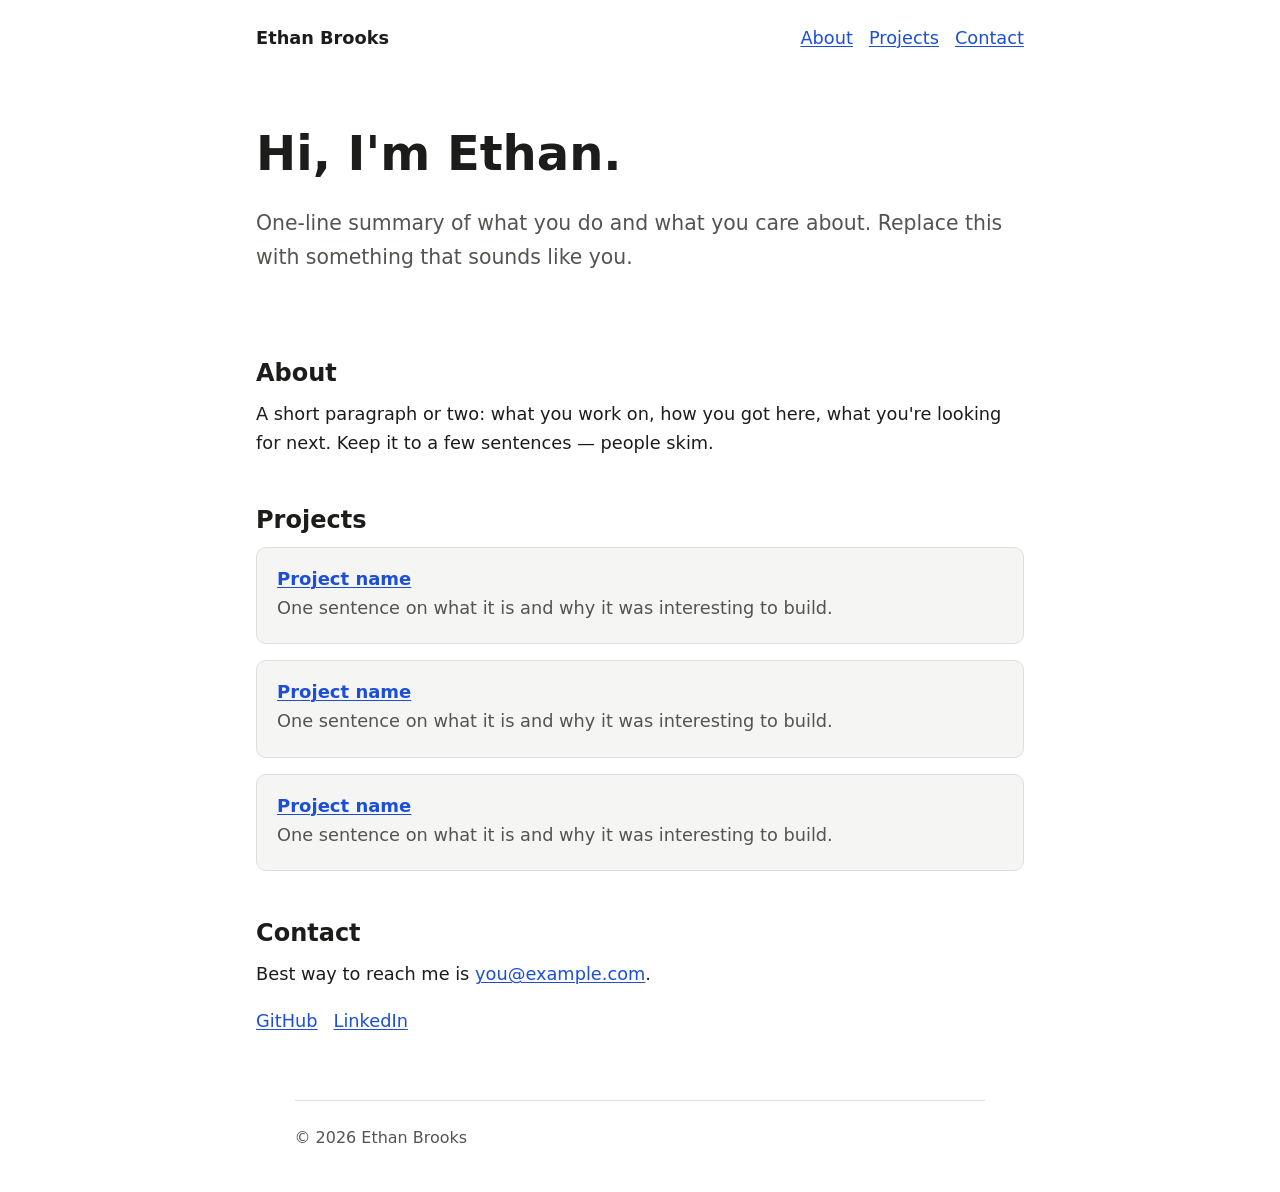
==== index.html @ 4e208727 "Add starter site scaffold Plain HTML/CSS with no build step: - index.html: semantic single page with" ====
<!DOCTYPE html>
<html lang="en">
<head>
  <meta charset="utf-8">
  <meta name="viewport" content="width=device-width, initial-scale=1">
  <title>Ethan Brooks</title>
  <meta name="description" content="Personal website of Ethan Brooks.">
  <link rel="stylesheet" href="css/styles.css">
</head>
<body>
  <a class="skip-link" href="#main">Skip to content</a>

  <header class="site-header">
    <nav aria-label="Main">
      <a class="site-name" href="/">Ethan Brooks</a>
      <ul class="nav-links">
        <li><a href="#about">About</a></li>
        <li><a href="#projects">Projects</a></li>
        <li><a href="#contact">Contact</a></li>
      </ul>
    </nav>
  </header>

  <main id="main">
    <section class="hero">
      <h1>Hi, I'm Ethan.</h1>
      <p class="lede">
        One-line summary of what you do and what you care about. Replace this with
        something that sounds like you.
      </p>
    </section>

    <section id="about">
      <h2>About</h2>
      <p>
        A short paragraph or two: what you work on, how you got here, what you're
        looking for next. Keep it to a few sentences — people skim.
      </p>
    </section>

    <section id="projects">
      <h2>Projects</h2>
      <ul class="card-list">
        <li class="card">
          <h3><a href="#">Project name</a></h3>
          <p>One sentence on what it is and why it was interesting to build.</p>
        </li>
        <li class="card">
          <h3><a href="#">Project name</a></h3>
          <p>One sentence on what it is and why it was interesting to build.</p>
        </li>
        <li class="card">
          <h3><a href="#">Project name</a></h3>
          <p>One sentence on what it is and why it was interesting to build.</p>
        </li>
      </ul>
    </section>

    <section id="contact">
      <h2>Contact</h2>
      <p>
        Best way to reach me is
        <a href="mailto:you@example.com">you@example.com</a>.
      </p>
      <ul class="nav-links">
        <li><a href="https://github.com/">GitHub</a></li>
        <li><a href="https://www.linkedin.com/">LinkedIn</a></li>
      </ul>
    </section>
  </main>

  <footer class="site-footer">
    <p>&copy; <span id="year">2026</span> Ethan Brooks</p>
  </footer>

  <script>
    document.getElementById('year').textContent = new Date().getFullYear();
  </script>
</body>
</html>
---- css/styles.css ----
/* ---- Design tokens ---------------------------------------------------- */

:root {
  --bg: #ffffff;
  --bg-subtle: #f5f5f4;
  --text: #1c1c1a;
  --text-muted: #57534e;
  --border: #e0dedb;
  --accent: #1d4ed8;

  --measure: 68ch;
  --space: 1rem;
  --radius: 10px;
}

@media (prefers-color-scheme: dark) {
  :root {
    --bg: #16161a;
    --bg-subtle: #1f1f24;
    --text: #eceaea;
    --text-muted: #a8a29e;
    --border: #33333a;
    --accent: #8ab4ff;
  }
}

/* ---- Base ------------------------------------------------------------- */

*,
*::before,
*::after {
  box-sizing: border-box;
}

html {
  scroll-behavior: smooth;
}

body {
  margin: 0;
  padding: 0 var(--space);
  font-family: system-ui, -apple-system, "Segoe UI", sans-serif;
  font-size: clamp(1rem, 0.95rem + 0.2vw, 1.125rem);
  line-height: 1.65;
  color: var(--text);
  background: var(--bg);
  -webkit-font-smoothing: antialiased;
}

.site-header,
main,
.site-footer {
  max-width: var(--measure);
  margin-inline: auto;
}

h1,
h2,
h3 {
  line-height: 1.2;
  text-wrap: balance;
}

h1 {
  font-size: clamp(2rem, 1.5rem + 2.5vw, 3rem);
  margin: 0 0 0.5em;
}

h2 {
  font-size: 1.5rem;
  margin: 0 0 0.5em;
}

h3 {
  font-size: 1.125rem;
  margin: 0 0 0.25em;
}

p {
  margin: 0 0 1em;
}

a {
  color: var(--accent);
  text-decoration-thickness: 1px;
  text-underline-offset: 2px;
}

a:hover {
  text-decoration-thickness: 2px;
}

:focus-visible {
  outline: 2px solid var(--accent);
  outline-offset: 3px;
  border-radius: 3px;
}

/* ---- Skip link -------------------------------------------------------- */

.skip-link {
  position: absolute;
  left: -9999px;
}

.skip-link:focus {
  left: var(--space);
  top: var(--space);
  z-index: 10;
  padding: 0.5rem 0.75rem;
  background: var(--bg);
  border: 1px solid var(--border);
  border-radius: var(--radius);
}

/* ---- Header / nav ----------------------------------------------------- */

.site-header nav {
  display: flex;
  flex-wrap: wrap;
  align-items: center;
  justify-content: space-between;
  gap: var(--space);
  padding: 1.5rem 0;
}

.site-name {
  font-weight: 600;
  color: var(--text);
  text-decoration: none;
}

.nav-links {
  display: flex;
  flex-wrap: wrap;
  gap: 1rem;
  margin: 0;
  padding: 0;
  list-style: none;
}

/* ---- Sections --------------------------------------------------------- */

.hero {
  padding: 3rem 0 1rem;
}

.lede {
  font-size: 1.15em;
  color: var(--text-muted);
}

main section + section {
  margin-top: 3rem;
}

/* ---- Project cards ---------------------------------------------------- */

.card-list {
  display: grid;
  gap: var(--space);
  margin: 0;
  padding: 0;
  list-style: none;
}

.card {
  padding: 1.25rem;
  background: var(--bg-subtle);
  border: 1px solid var(--border);
  border-radius: var(--radius);
}

.card p:last-child {
  margin-bottom: 0;
  color: var(--text-muted);
}

/* ---- Footer ----------------------------------------------------------- */

.site-footer {
  margin-top: 4rem;
  padding: 1.5rem 0;
  border-top: 1px solid var(--border);
  font-size: 0.9em;
  color: var(--text-muted);
}

/* ---- Motion preferences ---------------------------------------------- */

@media (prefers-reduced-motion: reduce) {
  html {
    scroll-behavior: auto;
  }
}
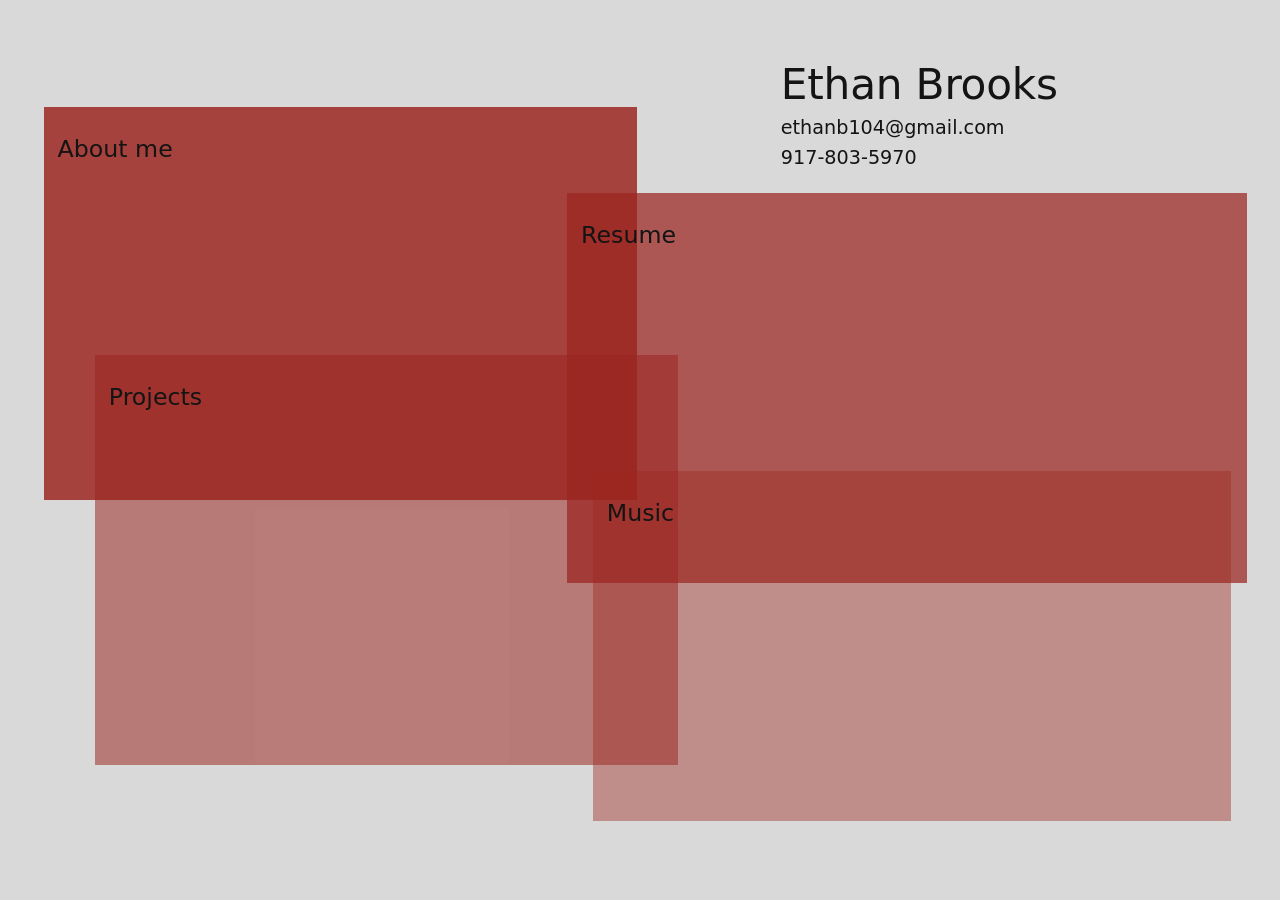
==== commit ad558079: "Replace starter styles with overlapping panel collage Four translucent panels (About me, Resume, Pro" ====
--- a/index.html
+++ b/index.html
@@ -8,73 +8,33 @@
   <link rel="stylesheet" href="css/styles.css">
 </head>
 <body>
-  <a class="skip-link" href="#main">Skip to content</a>
+  <div class="canvas">
 
-  <header class="site-header">
-    <nav aria-label="Main">
-      <a class="site-name" href="/">Ethan Brooks</a>
-      <ul class="nav-links">
-        <li><a href="#about">About</a></li>
-        <li><a href="#projects">Projects</a></li>
-        <li><a href="#contact">Contact</a></li>
-      </ul>
+    <header class="identity">
+      <h1>Ethan Brooks</h1>
+      <p class="contact">
+        <a href="mailto:ethanb104@gmail.com">ethanb104@gmail.com</a>
+      </p>
+      <p class="contact">
+        <a href="tel:+19178035970">917-803-5970</a>
+      </p>
+    </header>
+
+    <nav class="panels" aria-label="Sections">
+      <a class="panel panel--about" href="#">
+        <span class="panel-label">About me</span>
+      </a>
+      <a class="panel panel--resume" href="#">
+        <span class="panel-label">Resume</span>
+      </a>
+      <a class="panel panel--projects" href="#">
+        <span class="panel-label">Projects</span>
+      </a>
+      <a class="panel panel--music" href="#">
+        <span class="panel-label">Music</span>
+      </a>
     </nav>
-  </header>
 
-  <main id="main">
-    <section class="hero">
-      <h1>Hi, I'm Ethan.</h1>
-      <p class="lede">
-        One-line summary of what you do and what you care about. Replace this with
-        something that sounds like you.
-      </p>
-    </section>
-
-    <section id="about">
-      <h2>About</h2>
-      <p>
-        A short paragraph or two: what you work on, how you got here, what you're
-        looking for next. Keep it to a few sentences — people skim.
-      </p>
-    </section>
-
-    <section id="projects">
-      <h2>Projects</h2>
-      <ul class="card-list">
-        <li class="card">
-          <h3><a href="#">Project name</a></h3>
-          <p>One sentence on what it is and why it was interesting to build.</p>
-        </li>
-        <li class="card">
-          <h3><a href="#">Project name</a></h3>
-          <p>One sentence on what it is and why it was interesting to build.</p>
-        </li>
-        <li class="card">
-          <h3><a href="#">Project name</a></h3>
-          <p>One sentence on what it is and why it was interesting to build.</p>
-        </li>
-      </ul>
-    </section>
-
-    <section id="contact">
-      <h2>Contact</h2>
-      <p>
-        Best way to reach me is
-        <a href="mailto:you@example.com">you@example.com</a>.
-      </p>
-      <ul class="nav-links">
-        <li><a href="https://github.com/">GitHub</a></li>
-        <li><a href="https://www.linkedin.com/">LinkedIn</a></li>
-      </ul>
-    </section>
-  </main>
-
-  <footer class="site-footer">
-    <p>&copy; <span id="year">2026</span> Ethan Brooks</p>
-  </footer>
-
-  <script>
-    document.getElementById('year').textContent = new Date().getFullYear();
-  </script>
+  </div>
 </body>
 </html>
--- a/css/styles.css
+++ b/css/styles.css
@@ -1,27 +1,20 @@
 /* ---- Design tokens ---------------------------------------------------- */
 
 :root {
-  --bg: #ffffff;
-  --bg-subtle: #f5f5f4;
-  --text: #1c1c1a;
-  --text-muted: #57534e;
-  --border: #e0dedb;
-  --accent: #1d4ed8;
-
-  --measure: 68ch;
-  --space: 1rem;
-  --radius: 10px;
-}
-
-@media (prefers-color-scheme: dark) {
-  :root {
-    --bg: #16161a;
-    --bg-subtle: #1f1f24;
-    --text: #eceaea;
-    --text-muted: #a8a29e;
-    --border: #33333a;
-    --accent: #8ab4ff;
-  }
+  --bg: #d9d9d9;
+  --ink: #141414;
+
+  /* One red, layered at different opacities. Overlaps darken on their own
+     because each translucent panel composites over the ones beneath it. */
+  --red: 155 38 32;
+  --alpha-about: 0.84;
+  --alpha-resume: 0.72;
+  --alpha-projects: 0.52;
+  --alpha-music: 0.42;
+
+  /* Mockup proportions, used for the canvas aspect ratio. */
+  --canvas-w: 1421;
+  --canvas-h: 906;
 }
 
 /* ---- Base ------------------------------------------------------------- */
@@ -32,164 +25,186 @@
   box-sizing: border-box;
 }
 
-html {
-  scroll-behavior: smooth;
-}
-
 body {
   margin: 0;
-  padding: 0 var(--space);
-  font-family: system-ui, -apple-system, "Segoe UI", sans-serif;
-  font-size: clamp(1rem, 0.95rem + 0.2vw, 1.125rem);
-  line-height: 1.65;
-  color: var(--text);
+  min-height: 100vh;
+  display: flex;
+  font-family: "Lato", "Segoe UI", system-ui, -apple-system, sans-serif;
+  font-weight: 400;
+  color: var(--ink);
   background: var(--bg);
   -webkit-font-smoothing: antialiased;
 }
 
-.site-header,
-main,
-.site-footer {
-  max-width: var(--measure);
-  margin-inline: auto;
-}
-
-h1,
-h2,
-h3 {
+a {
+  color: inherit;
+  text-decoration: none;
+}
+
+:focus-visible {
+  outline: 3px solid var(--ink);
+  outline-offset: 2px;
+}
+
+/* ---- Canvas ----------------------------------------------------------- */
+
+/* Scales as one unit so the overlaps hold their proportions at any width.
+   Container units (cqi) size the type against the canvas, not the viewport. */
+.canvas {
+  position: relative;
+  width: 100%;
+  max-width: calc(var(--canvas-w) * 1px);
+  aspect-ratio: var(--canvas-w) / var(--canvas-h);
+  margin: auto;
+  container-type: inline-size;
+}
+
+/* ---- Identity block --------------------------------------------------- */
+
+.identity {
+  position: absolute;
+  left: 61%;
+  top: 2.5%;
+  z-index: 2;
+}
+
+.identity h1 {
+  margin: 0 0 0.15em;
+  font-size: clamp(1.75rem, 3.3cqi, 3.25rem);
+  font-weight: 400;
+  line-height: 1.1;
+  letter-spacing: -0.005em;
+}
+
+.contact {
+  margin: 0 0 0.2em;
+  font-size: clamp(0.875rem, 1.6cqi, 1.2rem);
+  line-height: 1.35;
+}
+
+.contact a:hover {
+  text-decoration: underline;
+  text-underline-offset: 3px;
+}
+
+/* ---- Panels ----------------------------------------------------------- */
+
+/* Each panel's fill is a ::before at z-index 1 and its label sits at
+   z-index 2. The panels themselves keep `z-index: auto`, so they don't open
+   their own stacking contexts — every label therefore paints above every
+   fill, and no label gets tinted by a panel overlapping it. */
+.panel {
+  position: absolute;
+  display: block;
+}
+
+.panel::before {
+  content: "";
+  position: absolute;
+  inset: 0;
+  z-index: 1;
+  background: rgb(var(--red) / var(--alpha));
+  transition: background 150ms ease-out;
+}
+
+.panel-label {
+  position: relative;
+  z-index: 2;
+  display: block;
+  padding: clamp(0.7rem, 2.2cqi, 1.9rem) clamp(0.6rem, 1.1cqi, 1rem);
+  font-size: clamp(1rem, 1.85cqi, 1.7rem);
   line-height: 1.2;
-  text-wrap: balance;
-}
-
-h1 {
-  font-size: clamp(2rem, 1.5rem + 2.5vw, 3rem);
-  margin: 0 0 0.5em;
-}
-
-h2 {
-  font-size: 1.5rem;
-  margin: 0 0 0.5em;
-}
-
-h3 {
-  font-size: 1.125rem;
-  margin: 0 0 0.25em;
-}
-
-p {
-  margin: 0 0 1em;
-}
-
-a {
-  color: var(--accent);
-  text-decoration-thickness: 1px;
-  text-underline-offset: 2px;
-}
-
-a:hover {
-  text-decoration-thickness: 2px;
-}
-
-:focus-visible {
-  outline: 2px solid var(--accent);
-  outline-offset: 3px;
-  border-radius: 3px;
-}
-
-/* ---- Skip link -------------------------------------------------------- */
-
-.skip-link {
-  position: absolute;
-  left: -9999px;
-}
-
-.skip-link:focus {
-  left: var(--space);
-  top: var(--space);
-  z-index: 10;
-  padding: 0.5rem 0.75rem;
-  background: var(--bg);
-  border: 1px solid var(--border);
-  border-radius: var(--radius);
-}
-
-/* ---- Header / nav ----------------------------------------------------- */
-
-.site-header nav {
-  display: flex;
-  flex-wrap: wrap;
-  align-items: center;
-  justify-content: space-between;
-  gap: var(--space);
-  padding: 1.5rem 0;
-}
-
-.site-name {
-  font-weight: 600;
-  color: var(--text);
-  text-decoration: none;
-}
-
-.nav-links {
-  display: flex;
-  flex-wrap: wrap;
-  gap: 1rem;
-  margin: 0;
-  padding: 0;
-  list-style: none;
-}
-
-/* ---- Sections --------------------------------------------------------- */
-
-.hero {
-  padding: 3rem 0 1rem;
-}
-
-.lede {
-  font-size: 1.15em;
-  color: var(--text-muted);
-}
-
-main section + section {
-  margin-top: 3rem;
-}
-
-/* ---- Project cards ---------------------------------------------------- */
-
-.card-list {
-  display: grid;
-  gap: var(--space);
-  margin: 0;
-  padding: 0;
-  list-style: none;
-}
-
-.card {
-  padding: 1.25rem;
-  background: var(--bg-subtle);
-  border: 1px solid var(--border);
-  border-radius: var(--radius);
-}
-
-.card p:last-child {
-  margin-bottom: 0;
-  color: var(--text-muted);
-}
-
-/* ---- Footer ----------------------------------------------------------- */
-
-.site-footer {
-  margin-top: 4rem;
-  padding: 1.5rem 0;
-  border-top: 1px solid var(--border);
-  font-size: 0.9em;
-  color: var(--text-muted);
+}
+
+.panel:hover::before,
+.panel:focus-visible::before {
+  background: rgb(var(--red) / calc(var(--alpha) + 0.12));
+}
+
+/* Positions and opacities, measured off the mockup. */
+.panel--about {
+  --alpha: var(--alpha-about);
+  left: 3.4%;
+  top: 8%;
+  width: 46.4%;
+  height: 48.1%;
+}
+
+.panel--resume {
+  --alpha: var(--alpha-resume);
+  left: 44.3%;
+  top: 18.5%;
+  width: 53.1%;
+  height: 47.8%;
+}
+
+.panel--projects {
+  --alpha: var(--alpha-projects);
+  left: 7.4%;
+  top: 38.3%;
+  width: 45.6%;
+  height: 50.3%;
+}
+
+.panel--music {
+  --alpha: var(--alpha-music);
+  left: 46.3%;
+  top: 52.6%;
+  width: 49.9%;
+  height: 42.9%;
+}
+
+/* ---- Narrow screens --------------------------------------------------- */
+
+/* Overlapping absolute panels have nowhere to go on a phone, so the layout
+   falls back to a stack that keeps the translucency but drops the collage. */
+@media (max-width: 40rem) {
+  body {
+    display: block;
+  }
+
+  .canvas {
+    width: auto;
+    max-width: none;
+    aspect-ratio: auto;
+    padding: 1.5rem 1.25rem 2rem;
+  }
+
+  .identity {
+    position: static;
+    margin-bottom: 1.75rem;
+  }
+
+  .identity h1 {
+    font-size: 2rem;
+  }
+
+  .contact {
+    font-size: 1rem;
+  }
+
+  .panels {
+    display: grid;
+    gap: 0.75rem;
+  }
+
+  .panel {
+    position: relative;
+    width: auto;
+    height: auto;
+    min-height: 5.5rem;
+  }
+
+  .panel-label {
+    padding: 1rem;
+    font-size: 1.25rem;
+  }
 }
 
 /* ---- Motion preferences ---------------------------------------------- */
 
 @media (prefers-reduced-motion: reduce) {
-  html {
-    scroll-behavior: auto;
-  }
-}
+  .panel::before {
+    transition: none;
+  }
+}
